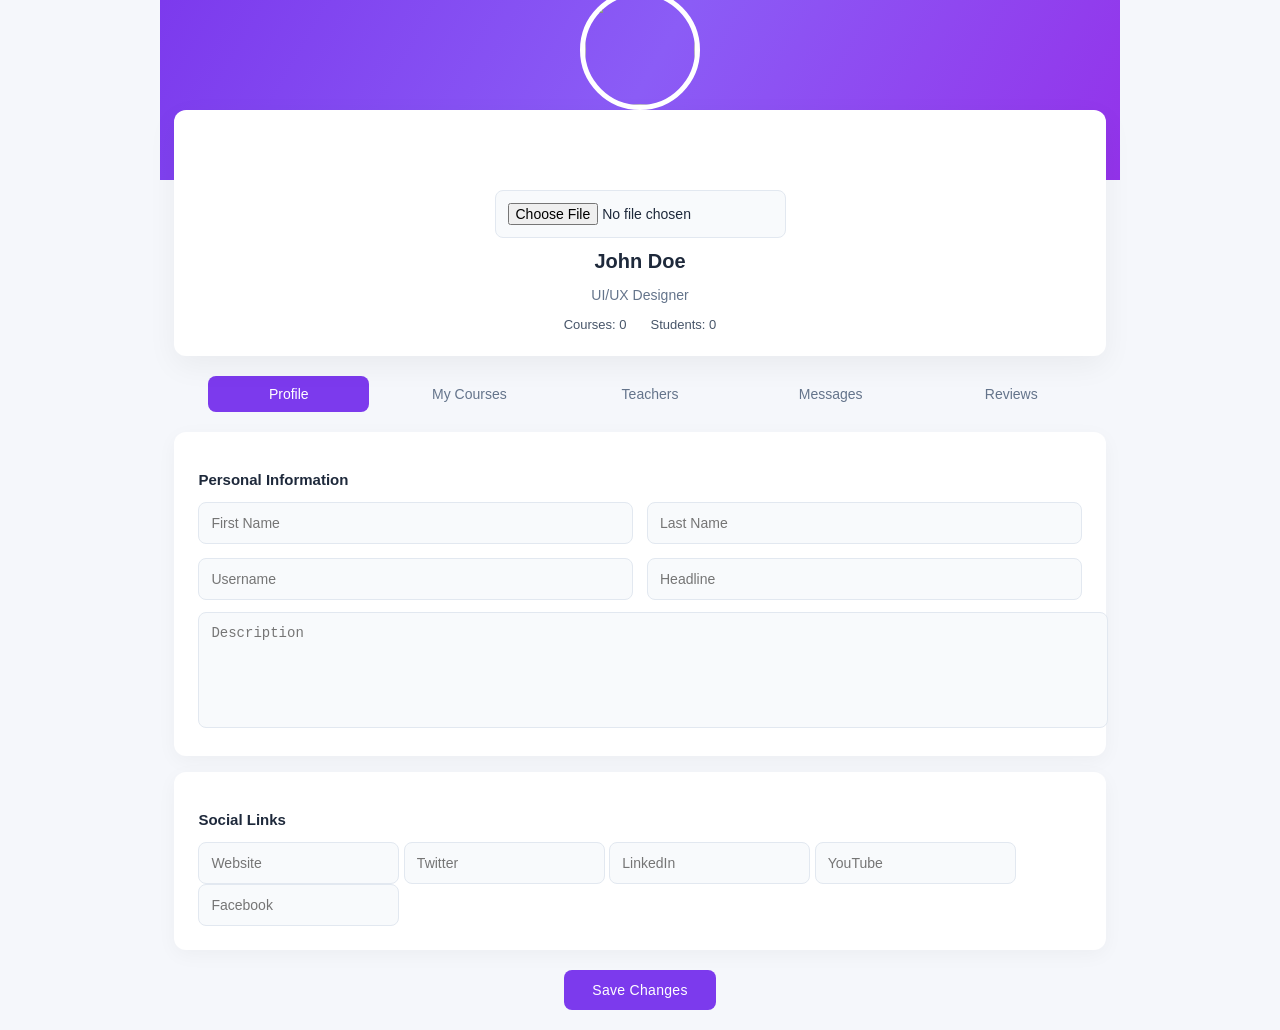
==== ProfilePages.html @ ab19e823 "Profile Page UI + user-based system complete" ====
<!DOCTYPE html>
<html lang="en">
<head>
  <meta charset="UTF-8">
  <meta name="viewport" content="width=device-width, initial-scale=1.0">
  <title>Profile</title>
  <link rel="stylesheet" href="ProfilePages.css">
</head>
<body>

<div class="profile-page">

  <!-- Banner -->
  <div class="profile-banner"></div>

  <!-- Profile Card -->
  <div class="profile-card">
    <img id="profilePreview" class="avatar" src="https://via.placeholder.com/100">

    <!-- Image Upload -->
    <input type="file" onchange="previewImage(event)" style="margin-top:10px;">

    <h2 id="displayName">John Doe</h2>
    <p class="role" id="displayHeadline">UI/UX Designer</p>

    <div class="stats">
      <span id="courseCount">Courses: 0</span>
      <span id="studentCount">Students: 0</span>
    </div>
  </div>

  <!-- Tabs -->
  <div class="tabs">
    <button class="tab active" onclick="showTab('profile', event)">Profile</button>
    <button class="tab" onclick="showTab('courses', event)">My Courses</button>
    <button class="tab" onclick="showTab('teachers', event)">Teachers</button>
    <button class="tab" onclick="showTab('messages', event)">Messages</button>
    <button class="tab" onclick="showTab('reviews', event)">Reviews</button>
  </div>

  <!-- DYNAMIC CONTENT -->
  <div id="tabContent"></div>

</div>

<script src="ProfilePages.js"></script>
</body>
</html>
---- ProfilePages.css ----
/* ===============================
   GLOBAL
=============================== */
body {
  margin: 0;
  font-family: "Inter", "Segoe UI", sans-serif;
  background: #f5f7fb;
  color: #1e293b;
}


.profile-page {
  max-width: 960px;
  margin: 0 auto;
}

/* ===============================
   BANNER (Figma Gradient)
=============================== */
.profile-banner {
  height: 180px;
  background: linear-gradient(120deg, #7c3aed 0%, #8b5cf6 50%, #9333ea 100%);
}

/* ===============================
   PROFILE CARD
=============================== */
.profile-card {
  background: #ffffff;
  width: 92%;
  max-width: 900px;
  margin: -70px auto 20px;
  padding: 24px;
  border-radius: 12px;
  text-align: center;
  box-shadow: 0 10px 30px rgba(0,0,0,0.05);
  position: relative;
  padding-top: 70px;
}

/* Avatar */
.avatar {
  width: 110px;
  height: 110px;
  border-radius: 50%;
  margin-top: -70px;
  border: 5px solid #fff;
  object-fit: cover;
  position: absolute;
  top: -50px;
  left: 50%;
  transform: translateX(-50%);
}

h2 {
    font-size: 18px;
    font-weight: 600;
}

h3 {
    font-size: 14px;
    font-weight: 500;
}

input {
    font-size: 13px;
}

/* Name */
.profile-card h2 {
  margin: 12px 0 4px;
  font-size: 20px;
  font-weight: 600;
}

/* Role */
.role {
  font-size: 14px;
  color: #64748b;
}

/* Stats */
.stats {
  display: flex;
  justify-content: center;
  gap: 24px;
  margin-top: 12px;
  font-size: 13px;
  color: #475569;
}

/* ===============================
   TABS (IMPORTANT)
=============================== */
.tabs {
  display: flex;
  justify-content: flex-start;
  gap: 20px;
  margin: 20px auto;
  width: 92%;
  max-width: 900px;
  padding-left: 20px;
}

.tab {
  padding: 10px 18px;
  border-radius: 8px;
  border: none;
  background: transparent;
  cursor: pointer;
  font-size: 14px;
  color: #64748b;
  transition: 0.2s ease;
  flex: 1;
  text-align: center;
}

.tab:hover {
  background: #ede9fe;
}

.tab.active {
  background: #7c3aed;
  color: #ffffff;
}

/* ===============================
   CARD SECTIONS
=============================== */
.card {
  background: #ffffff;
  padding: 24px;
  margin: 16px auto;
  width: 92%;
  max-width: 900px;
  border-radius: 12px;
  box-shadow: 0 5px 20px rgba(0,0,0,0.04);
}

/* Card Titles */
.card h3 {
  font-size: 15px;
  margin-bottom: 14px;
  font-weight: 600;
}

/* ===============================
   FORM GRID
=============================== */
.grid {
  display: grid;
  grid-template-columns: 1fr 1fr;
  gap: 14px;
}

/* Inputs */
input, textarea {
  padding: 12px;
  border-radius: 8px;
  border: 1px solid #e2e8f0;
  font-size: 14px;
  transition: 0.2s;
  background: #f8fafc;
}

/* Focus state */
input:focus, textarea:focus {
  outline: none;
  border-color: #7c3aed;
  box-shadow: 0 0 0 2px rgba(124,58,237,0.15);
}

/* Textarea full width */
textarea {
  width: 100%;
  margin-top: 12px;
  min-height: 90px;
  resize: none;
}

/* ===============================
   BUTTON
=============================== */
.save-btn {
  display: block;
  margin: 20px auto;
  padding: 12px 28px;
  border-radius: 8px;
  border: none;
  background: #7c3aed;
  color: white;
  font-size: 14px;
  cursor: pointer;
  transition: 0.2s ease;
  font-weight: 500;
  letter-spacing: 0.3px;
}

.save-btn:hover {
  background: #6d28d9;
  transform: translateY(-2px);
  box-shadow: 0 6px 15px rgba(124,58,237,0.25);
}

/* ===============================
   RESPONSIVE (VERY IMPORTANT)
=============================== */
@media (max-width: 768px) {

  .grid {
    grid-template-columns: 1fr;
  }

  .card {
    padding: 16px;
  }

  .profile-page {
    padding: 0 10px;
  }

  .tabs {
    overflow-x: auto;
    justify-content: flex-start;
    padding: 0 10px;
  }

  .profile-card {
    margin-top: -60px;
  }

  .avatar {
    width: 90px;
    height: 90px;
  }
}
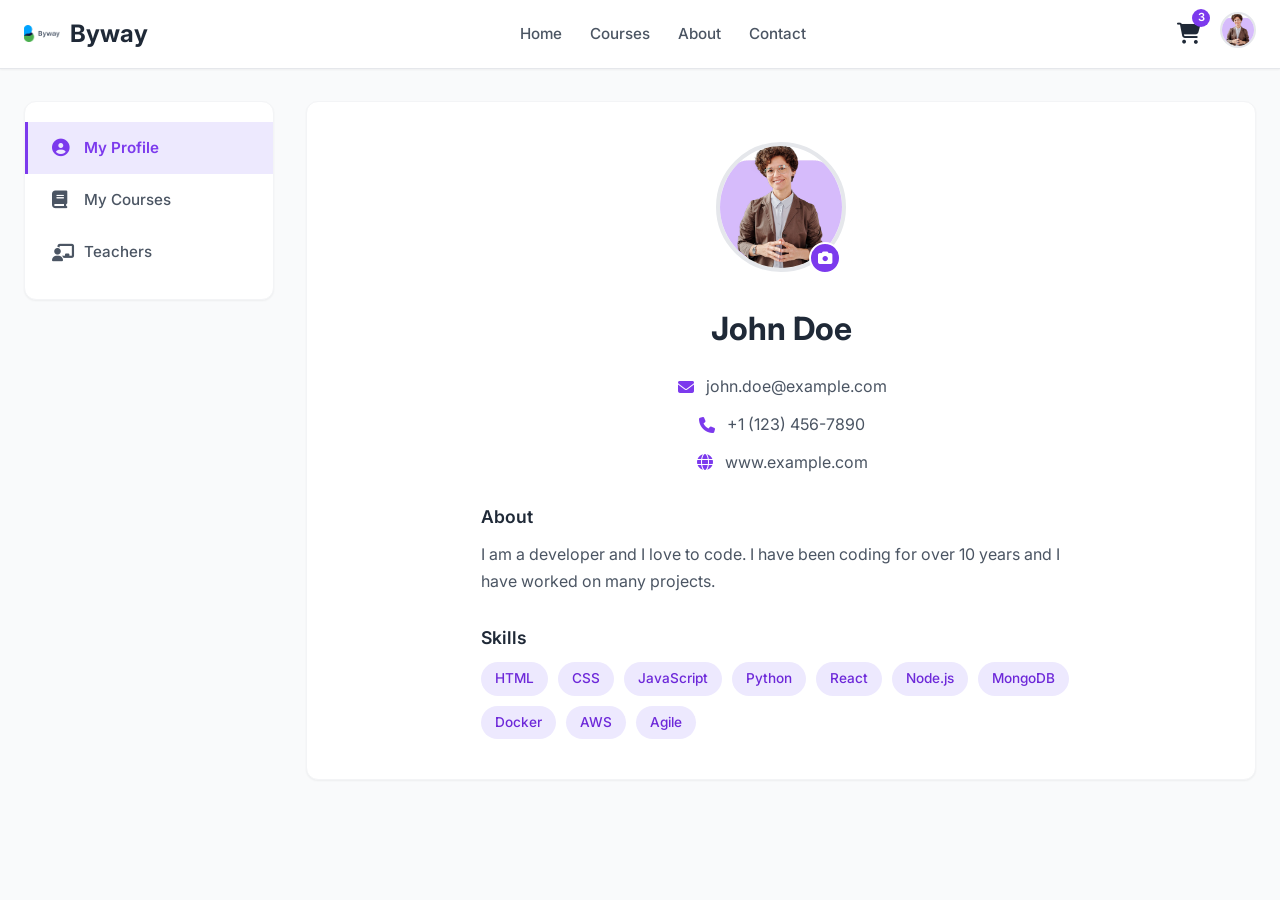
==== commit e0f40906: "Implemented proper routing and worked on the ProfilePages" ====
--- a/ProfilePages.html
+++ b/ProfilePages.html
@@ -1,48 +1,192 @@
 <!DOCTYPE html>
 <html lang="en">
 <head>
-  <meta charset="UTF-8">
-  <meta name="viewport" content="width=device-width, initial-scale=1.0">
-  <title>Profile</title>
-  <link rel="stylesheet" href="ProfilePages.css">
+    <meta charset="UTF-8">
+    <meta name="viewport" content="width=device-width, initial-scale=1.0">
+    <title>Profile | Byway</title>
+    <link rel="stylesheet" href="ProfilePages.css">
+    <!-- Font Awesome 6 -->
+    <link rel="stylesheet" href="https://cdnjs.cloudflare.com/ajax/libs/font-awesome/6.4.0/css/all.min.css">
+    <!-- Google Fonts Inter -->
+    <link href="https://fonts.googleapis.com/css2?family=Inter:opsz,wght@14..32,400;14..32,500;14..32,600;14..32,700;14..32,800&display=swap" rel="stylesheet">
 </head>
 <body>
+    <!-- Header -->
+    <header class="header">
+        <div class="header-container">
+            <a href="HomeScreen.html" class="logo">
+                <img src="Images/Byway logo.png" alt="Byway Logo" class="logo-img">
+                <span class="logo-text">Byway</span>
+            </a>
+            <nav class="main-nav">
+                <a href="HomeScreen.html">Home</a>
+                <a href="CategoryPage.html">Courses</a>
+                <a href="#">About</a>
+                <a href="#">Contact</a>
+            </nav>
+            <div class="header-actions">
+                <!-- Cart Icon -->
+                <a href="ShoppingCart.html" class="cart-icon">
+                    <i class="fas fa-shopping-cart"></i>
+                    <span class="cart-badge">3</span>
+                </a>
+                <!-- Profile Icon (active / logged in) -->
+                <div class="profile-icon-wrapper">
+                    <button class="profile-icon-btn" id="profileIconBtn">
+                        <img src="Images/Instructor image.png" alt="User Avatar" class="user-avatar-small">
+                    </button>
+                    <div class="profile-dropdown" id="profileDropdown">
+                        <a href="ProfilePages.html" class="dropdown-item active">My Profile</a>
+                        <a href="OrderComplete.html" class="dropdown-item">My Orders</a>
+                        <a href="#" class="dropdown-item logout">Logout</a>
+                    </div>
+                </div>
+            </div>
+        </div>
+    </header>
 
-<div class="profile-page">
+    <!-- Main Content: Sidebar + Profile Area -->
+    <div class="profile-container">
+        <!-- Sidebar -->
+        <aside class="profile-sidebar">
+            <ul class="sidebar-menu">
+                <li class="sidebar-item active" data-page="profile">
+                    <i class="fas fa-user-circle"></i> My Profile
+                </li>
+                <li class="sidebar-item" data-page="courses">
+                    <i class="fas fa-book"></i> My Courses
+                </li>
+                <li class="sidebar-item" data-page="teachers">
+                    <i class="fas fa-chalkboard-teacher"></i> Teachers
+                </li>
+            </ul>
+        </aside>
 
-  <!-- Banner -->
-  <div class="profile-banner"></div>
+        <!-- Main Profile Content -->
+        <main class="profile-main" id="profileMain">
+            <!-- My Profile Section (default visible) -->
+            <section class="profile-section active" id="profileSection">
+                <div class="profile-card">
+                    <div class="profile-picture-container">
+                        <img src="Images/Instructor image.png" alt="John Doe" class="profile-picture">
+                        <button class="change-photo-btn"><i class="fas fa-camera"></i></button>
+                    </div>
+                    <div class="profile-details">
+                        <h1 class="profile-name">John Doe</h1>
+                        <div class="detail-row">
+                            <i class="fas fa-envelope"></i>
+                            <span>john.doe@example.com</span>
+                        </div>
+                        <div class="detail-row">
+                            <i class="fas fa-phone"></i>
+                            <span>+1 (123) 456-7890</span>
+                        </div>
+                        <div class="detail-row">
+                            <i class="fas fa-globe"></i>
+                            <span>www.example.com</span>
+                        </div>
+                        <div class="about-section">
+                            <h3>About</h3>
+                            <p>I am a developer and I love to code. I have been coding for over 10 years and I have worked on many projects.</p>
+                        </div>
+                        <div class="skills-section">
+                            <h3>Skills</h3>
+                            <div class="skills-cloud">
+                                <span class="skill-tag">HTML</span>
+                                <span class="skill-tag">CSS</span>
+                                <span class="skill-tag">JavaScript</span>
+                                <span class="skill-tag">Python</span>
+                                <span class="skill-tag">React</span>
+                                <span class="skill-tag">Node.js</span>
+                                <span class="skill-tag">MongoDB</span>
+                                <span class="skill-tag">Docker</span>
+                                <span class="skill-tag">AWS</span>
+                                <span class="skill-tag">Agile</span>
+                            </div>
+                        </div>
+                    </div>
+                </div>
+            </section>
 
-  <!-- Profile Card -->
-  <div class="profile-card">
-    <img id="profilePreview" class="avatar" src="https://via.placeholder.com/100">
+            <!-- Inline fallback (hidden, sidebar switches) – not used, modals instead -->
+        </main>
+    </div>
 
-    <!-- Image Upload -->
-    <input type="file" onchange="previewImage(event)" style="margin-top:10px;">
+    <!-- ==================== MODALS ==================== -->
 
-    <h2 id="displayName">John Doe</h2>
-    <p class="role" id="displayHeadline">UI/UX Designer</p>
+    <!-- Modal: My Courses -->
+    <div class="modal-overlay" id="coursesModal">
+        <div class="modal-container">
+            <div class="modal-header">
+                <h2>My Courses</h2>
+                <button class="modal-close" id="closeCoursesModal">&times;</button>
+            </div>
+            <div class="modal-body">
+                <div class="courses-grid">
+                    <div class="course-card">
+                        <img src="Images/CourseCard Imgs/download (1).jpg" alt="Course">
+                        <h4>Complete Web Development Bootcamp</h4>
+                        <p>Instructor: Angela Yu</p>
+                        <div class="progress-bar"><div class="progress" style="width:80%"></div></div>
+                        <span>80% complete</span>
+                    </div>
+                    <div class="course-card">
+                        <img src="Images/CourseCard Imgs/download (2).jpg" alt="Course">
+                        <h4>Python for Data Science</h4>
+                        <p>Instructor: Jose Portilla</p>
+                        <div class="progress-bar"><div class="progress" style="width:55%"></div></div>
+                        <span>55% complete</span>
+                    </div>
+                    <div class="course-card">
+                        <img src="Images/CourseCard Imgs/download (3).jpg" alt="Course">
+                        <h4>React - The Complete Guide</h4>
+                        <p>Instructor: Maximilian Schwarzmüller</p>
+                        <div class="progress-bar"><div class="progress" style="width:30%"></div></div>
+                        <span>30% complete</span>
+                    </div>
+                </div>
+            </div>
+        </div>
+    </div>
 
-    <div class="stats">
-      <span id="courseCount">Courses: 0</span>
-      <span id="studentCount">Students: 0</span>
+    <!-- Modal: Teachers -->
+    <div class="modal-overlay" id="teachersModal">
+        <div class="modal-container">
+            <div class="modal-header">
+                <h2>Teachers</h2>
+                <button class="modal-close" id="closeTeachersModal">&times;</button>
+            </div>
+            <div class="modal-body">
+                <div class="teachers-list">
+                    <div class="teacher-card">
+                        <img src="Images/CourseCard Imgs/download (4).jpg" alt="Teacher">
+                        <div class="teacher-info">
+                            <h4>Dr. Maria Santos</h4>
+                            <p>Mathematics & Physics</p>
+                        </div>
+                        <a href="MentorPage.html" class="btn-view-profile">View Profile</a>
+                    </div>
+                    <div class="teacher-card">
+                        <img src="Images/CourseCard Imgs/download (5).jpg" alt="Teacher">
+                        <div class="teacher-info">
+                            <h4>Prof. James Clear</h4>
+                            <p>Business & Marketing</p>
+                        </div>
+                        <a href="MentorPage.html" class="btn-view-profile">View Profile</a>
+                    </div>
+                    <div class="teacher-card">
+                        <img src="Images/CourseCard Imgs/download (6).jpg" alt="Teacher">
+                        <div class="teacher-info">
+                            <h4>Dr. Emily Chen</h4>
+                            <p>AI & Machine Learning</p>
+                        </div>
+                        <a href="MentorPage.html" class="btn-view-profile">View Profile</a>
+                    </div>
+                </div>
+            </div>
+        </div>
     </div>
-  </div>
 
-  <!-- Tabs -->
-  <div class="tabs">
-    <button class="tab active" onclick="showTab('profile', event)">Profile</button>
-    <button class="tab" onclick="showTab('courses', event)">My Courses</button>
-    <button class="tab" onclick="showTab('teachers', event)">Teachers</button>
-    <button class="tab" onclick="showTab('messages', event)">Messages</button>
-    <button class="tab" onclick="showTab('reviews', event)">Reviews</button>
-  </div>
-
-  <!-- DYNAMIC CONTENT -->
-  <div id="tabContent"></div>
-
-</div>
-
-<script src="ProfilePages.js"></script>
+    <script src="ProfilePages.js"></script>
 </body>
 </html>
--- a/ProfilePages.css
+++ b/ProfilePages.css
@@ -1,236 +1,574 @@
-/* ===============================
-   GLOBAL
-=============================== */
+/* ===== Global Styles ===== */
+:root {
+    --primary: #7C3AED;
+    --primary-dark: #6D28D9;
+    --primary-light: #EDE9FE;
+    --text-dark: #1F2937;
+    --text-medium: #4B5563;
+    --text-light: #6B7280;
+    --bg-white: #FFFFFF;
+    --bg-light: #F9FAFB;
+    --bg-lighter: #F3F4F6;
+    --border: #E5E7EB;
+    --border-light: #F3F4F6;
+    --shadow-sm: 0 1px 2px rgba(0,0,0,0.05);
+    --shadow-md: 0 4px 6px -1px rgba(0,0,0,0.1), 0 2px 4px -1px rgba(0,0,0,0.06);
+    --shadow-lg: 0 10px 15px -3px rgba(0,0,0,0.1), 0 4px 6px -2px rgba(0,0,0,0.05);
+    --radius-sm: 6px;
+    --radius-md: 8px;
+    --radius-lg: 12px;
+    --radius-xl: 16px;
+}
+
+* {
+    margin: 0;
+    padding: 0;
+    box-sizing: border-box;
+}
+
 body {
-  margin: 0;
-  font-family: "Inter", "Segoe UI", sans-serif;
-  background: #f5f7fb;
-  color: #1e293b;
-}
-
-
-.profile-page {
-  max-width: 960px;
-  margin: 0 auto;
-}
-
-/* ===============================
-   BANNER (Figma Gradient)
-=============================== */
-.profile-banner {
-  height: 180px;
-  background: linear-gradient(120deg, #7c3aed 0%, #8b5cf6 50%, #9333ea 100%);
-}
-
-/* ===============================
-   PROFILE CARD
-=============================== */
+    font-family: 'Inter', sans-serif;
+    color: var(--text-dark);
+    background-color: var(--bg-light);
+    line-height: 1.6;
+}
+
+a {
+    text-decoration: none;
+    color: inherit;
+}
+
+ul {
+    list-style: none;
+}
+
+button {
+    cursor: pointer;
+    font-family: inherit;
+    border: none;
+    background: none;
+}
+
+/* ===== Header ===== */
+.header {
+    background: white;
+    border-bottom: 1px solid var(--border);
+    position: sticky;
+    top: 0;
+    z-index: 100;
+    box-shadow: var(--shadow-sm);
+}
+
+.header-container {
+    display: flex;
+    align-items: center;
+    justify-content: space-between;
+    max-width: 1280px;
+    margin: 0 auto;
+    padding: 12px 24px;
+}
+
+.logo {
+    display: flex;
+    align-items: center;
+    gap: 10px;
+}
+
+.logo-img {
+    width: 36px;
+    height: auto;
+}
+
+.logo-text {
+    font-size: 1.5rem;
+    font-weight: 700;
+    color: var(--text-dark);
+}
+
+.main-nav {
+    display: flex;
+    gap: 28px;
+}
+
+.main-nav a {
+    font-weight: 500;
+    font-size: 0.95rem;
+    color: var(--text-medium);
+    transition: color 0.2s;
+}
+
+.main-nav a:hover {
+    color: var(--primary);
+}
+
+.header-actions {
+    display: flex;
+    align-items: center;
+    gap: 20px;
+}
+
+/* Cart Icon */
+.cart-icon {
+    position: relative;
+    color: var(--text-dark);
+    font-size: 1.3rem;
+}
+
+.cart-badge {
+    position: absolute;
+    top: -8px;
+    right: -10px;
+    background: var(--primary);
+    color: white;
+    border-radius: 50%;
+    width: 18px;
+    height: 18px;
+    display: flex;
+    align-items: center;
+    justify-content: center;
+    font-size: 0.7rem;
+    font-weight: 600;
+}
+
+/* Profile Icon & Dropdown */
+.profile-icon-wrapper {
+    position: relative;
+}
+
+.profile-icon-btn {
+    background: none;
+    padding: 0;
+}
+
+.user-avatar-small {
+    width: 36px;
+    height: 36px;
+    border-radius: 50%;
+    object-fit: cover;
+    border: 2px solid var(--border);
+    transition: border 0.2s;
+}
+
+.user-avatar-small:hover {
+    border-color: var(--primary);
+}
+
+.profile-dropdown {
+    position: absolute;
+    right: 0;
+    top: calc(100% + 8px);
+    background: white;
+    border: 1px solid var(--border);
+    border-radius: var(--radius-md);
+    box-shadow: var(--shadow-lg);
+    min-width: 180px;
+    padding: 8px 0;
+    display: none;
+    flex-direction: column;
+    z-index: 200;
+}
+
+.profile-dropdown.show {
+    display: flex;
+}
+
+.dropdown-item {
+    padding: 10px 20px;
+    font-size: 0.9rem;
+    color: var(--text-medium);
+    transition: background 0.2s;
+}
+
+.dropdown-item:hover,
+.dropdown-item.active {
+    background-color: var(--primary-light);
+    color: var(--primary);
+    font-weight: 500;
+}
+
+.logout {
+    color: #EF4444;
+}
+
+/* ===== Profile Container (Sidebar + Main) ===== */
+.profile-container {
+    max-width: 1280px;
+    margin: 32px auto;
+    padding: 0 24px;
+    display: flex;
+    gap: 32px;
+    align-items: flex-start;
+}
+
+/* Sidebar */
+.profile-sidebar {
+    width: 250px;
+    background: white;
+    border-radius: var(--radius-lg);
+    box-shadow: var(--shadow-sm);
+    border: 1px solid var(--border-light);
+    padding: 20px 0;
+    flex-shrink: 0;
+}
+
+.sidebar-menu {
+    display: flex;
+    flex-direction: column;
+}
+
+.sidebar-item {
+    padding: 14px 24px;
+    font-weight: 500;
+    font-size: 0.95rem;
+    color: var(--text-medium);
+    display: flex;
+    align-items: center;
+    gap: 12px;
+    cursor: pointer;
+    transition: all 0.2s;
+    border-left: 3px solid transparent;
+}
+
+.sidebar-item i {
+    width: 20px;
+    font-size: 1.1rem;
+}
+
+.sidebar-item:hover {
+    background-color: var(--bg-lighter);
+}
+
+.sidebar-item.active {
+    background-color: var(--primary-light);
+    color: var(--primary);
+    border-left-color: var(--primary);
+    font-weight: 600;
+}
+
+/* Main Profile Card */
+.profile-main {
+    flex: 1;
+}
+
 .profile-card {
-  background: #ffffff;
-  width: 92%;
-  max-width: 900px;
-  margin: -70px auto 20px;
-  padding: 24px;
-  border-radius: 12px;
-  text-align: center;
-  box-shadow: 0 10px 30px rgba(0,0,0,0.05);
-  position: relative;
-  padding-top: 70px;
-}
-
-/* Avatar */
-.avatar {
-  width: 110px;
-  height: 110px;
-  border-radius: 50%;
-  margin-top: -70px;
-  border: 5px solid #fff;
-  object-fit: cover;
-  position: absolute;
-  top: -50px;
-  left: 50%;
-  transform: translateX(-50%);
-}
-
-h2 {
-    font-size: 18px;
+    background: white;
+    border-radius: var(--radius-lg);
+    box-shadow: var(--shadow-sm);
+    border: 1px solid var(--border-light);
+    padding: 40px;
+    display: flex;
+    flex-direction: column;
+    align-items: center;
+    text-align: center;
+}
+
+.profile-picture-container {
+    position: relative;
+    margin-bottom: 24px;
+}
+
+.profile-picture {
+    width: 130px;
+    height: 130px;
+    border-radius: 50%;
+    object-fit: cover;
+    border: 4px solid var(--border);
+}
+
+.change-photo-btn {
+    position: absolute;
+    bottom: 5px;
+    right: 5px;
+    background: var(--primary);
+    color: white;
+    border-radius: 50%;
+    width: 32px;
+    height: 32px;
+    display: flex;
+    align-items: center;
+    justify-content: center;
+    font-size: 0.9rem;
+    border: 2px solid white;
+    transition: background 0.2s;
+}
+
+.change-photo-btn:hover {
+    background: var(--primary-dark);
+}
+
+.profile-name {
+    font-size: 2rem;
+    font-weight: 700;
+    margin-bottom: 20px;
+    color: var(--text-dark);
+}
+
+.detail-row {
+    display: flex;
+    align-items: center;
+    justify-content: center;
+    gap: 10px;
+    color: var(--text-medium);
+    margin-bottom: 12px;
+    font-size: 1rem;
+}
+
+.detail-row i {
+    color: var(--primary);
+    width: 20px;
+}
+
+.about-section,
+.skills-section {
+    margin-top: 28px;
+    text-align: left;
+    width: 100%;
+    max-width: 600px;
+}
+
+.about-section h3,
+.skills-section h3 {
+    font-size: 1.1rem;
     font-weight: 600;
-}
-
-h3 {
-    font-size: 14px;
+    color: var(--text-dark);
+    margin-bottom: 10px;
+}
+
+.about-section p {
+    color: var(--text-medium);
+    line-height: 1.7;
+}
+
+.skills-cloud {
+    display: flex;
+    flex-wrap: wrap;
+    gap: 10px;
+    margin-top: 8px;
+}
+
+.skill-tag {
+    background: var(--primary-light);
+    color: var(--primary-dark);
+    padding: 6px 14px;
+    border-radius: 20px;
+    font-size: 0.85rem;
     font-weight: 500;
 }
 
-input {
-    font-size: 13px;
-}
-
-/* Name */
-.profile-card h2 {
-  margin: 12px 0 4px;
-  font-size: 20px;
-  font-weight: 600;
-}
-
-/* Role */
-.role {
-  font-size: 14px;
-  color: #64748b;
-}
-
-/* Stats */
-.stats {
-  display: flex;
-  justify-content: center;
-  gap: 24px;
-  margin-top: 12px;
-  font-size: 13px;
-  color: #475569;
-}
-
-/* ===============================
-   TABS (IMPORTANT)
-=============================== */
-.tabs {
-  display: flex;
-  justify-content: flex-start;
-  gap: 20px;
-  margin: 20px auto;
-  width: 92%;
-  max-width: 900px;
-  padding-left: 20px;
-}
-
-.tab {
-  padding: 10px 18px;
-  border-radius: 8px;
-  border: none;
-  background: transparent;
-  cursor: pointer;
-  font-size: 14px;
-  color: #64748b;
-  transition: 0.2s ease;
-  flex: 1;
-  text-align: center;
-}
-
-.tab:hover {
-  background: #ede9fe;
-}
-
-.tab.active {
-  background: #7c3aed;
-  color: #ffffff;
-}
-
-/* ===============================
-   CARD SECTIONS
-=============================== */
-.card {
-  background: #ffffff;
-  padding: 24px;
-  margin: 16px auto;
-  width: 92%;
-  max-width: 900px;
-  border-radius: 12px;
-  box-shadow: 0 5px 20px rgba(0,0,0,0.04);
-}
-
-/* Card Titles */
-.card h3 {
-  font-size: 15px;
-  margin-bottom: 14px;
-  font-weight: 600;
-}
-
-/* ===============================
-   FORM GRID
-=============================== */
-.grid {
-  display: grid;
-  grid-template-columns: 1fr 1fr;
-  gap: 14px;
-}
-
-/* Inputs */
-input, textarea {
-  padding: 12px;
-  border-radius: 8px;
-  border: 1px solid #e2e8f0;
-  font-size: 14px;
-  transition: 0.2s;
-  background: #f8fafc;
-}
-
-/* Focus state */
-input:focus, textarea:focus {
-  outline: none;
-  border-color: #7c3aed;
-  box-shadow: 0 0 0 2px rgba(124,58,237,0.15);
-}
-
-/* Textarea full width */
-textarea {
-  width: 100%;
-  margin-top: 12px;
-  min-height: 90px;
-  resize: none;
-}
-
-/* ===============================
-   BUTTON
-=============================== */
-.save-btn {
-  display: block;
-  margin: 20px auto;
-  padding: 12px 28px;
-  border-radius: 8px;
-  border: none;
-  background: #7c3aed;
-  color: white;
-  font-size: 14px;
-  cursor: pointer;
-  transition: 0.2s ease;
-  font-weight: 500;
-  letter-spacing: 0.3px;
-}
-
-.save-btn:hover {
-  background: #6d28d9;
-  transform: translateY(-2px);
-  box-shadow: 0 6px 15px rgba(124,58,237,0.25);
-}
-
-/* ===============================
-   RESPONSIVE (VERY IMPORTANT)
-=============================== */
-@media (max-width: 768px) {
-
-  .grid {
-    grid-template-columns: 1fr;
-  }
-
-  .card {
+/* Hide sections not active */
+.profile-section {
+    display: none;
+}
+
+.profile-section.active {
+    display: block;
+}
+
+/* ===== Modals ===== */
+.modal-overlay {
+    position: fixed;
+    top: 0;
+    left: 0;
+    width: 100%;
+    height: 100%;
+    background: rgba(0,0,0,0.5);
+    display: none;
+    align-items: center;
+    justify-content: center;
+    z-index: 1000;
+}
+
+.modal-overlay.show {
+    display: flex;
+}
+
+.modal-container {
+    background: white;
+    border-radius: var(--radius-lg);
+    width: 90%;
+    max-width: 800px;
+    max-height: 90vh;
+    overflow-y: auto;
+    box-shadow: var(--shadow-lg);
+    padding: 30px;
+    position: relative;
+}
+
+.modal-header {
+    display: flex;
+    justify-content: space-between;
+    align-items: center;
+    margin-bottom: 24px;
+}
+
+.modal-header h2 {
+    font-size: 1.5rem;
+    color: var(--text-dark);
+}
+
+.modal-close {
+    font-size: 2rem;
+    color: var(--text-light);
+    background: none;
+    border: none;
+    cursor: pointer;
+    transition: color 0.2s;
+}
+
+.modal-close:hover {
+    color: var(--text-dark);
+}
+
+/* Courses Grid inside modal */
+.courses-grid {
+    display: grid;
+    grid-template-columns: repeat(auto-fill, minmax(220px, 1fr));
+    gap: 20px;
+}
+
+.course-card {
+    background: var(--bg-light);
+    border: 1px solid var(--border);
+    border-radius: var(--radius-md);
     padding: 16px;
-  }
-
-  .profile-page {
-    padding: 0 10px;
-  }
-
-  .tabs {
-    overflow-x: auto;
-    justify-content: flex-start;
-    padding: 0 10px;
-  }
-
-  .profile-card {
-    margin-top: -60px;
-  }
-
-  .avatar {
-    width: 90px;
-    height: 90px;
-  }
+    transition: box-shadow 0.2s;
+}
+
+.course-card:hover {
+    box-shadow: var(--shadow-md);
+}
+
+.course-card img {
+    width: 100%;
+    height: 120px;
+    object-fit: cover;
+    border-radius: var(--radius-sm);
+    margin-bottom: 10px;
+}
+
+.course-card h4 {
+    font-size: 0.95rem;
+    font-weight: 600;
+    margin-bottom: 4px;
+}
+
+.course-card p {
+    font-size: 0.85rem;
+    color: var(--text-light);
+    margin-bottom: 10px;
+}
+
+.progress-bar {
+    height: 6px;
+    background: var(--border);
+    border-radius: 3px;
+    overflow: hidden;
+    margin-bottom: 6px;
+}
+
+.progress {
+    height: 100%;
+    background: var(--primary);
+    border-radius: 3px;
+}
+
+.course-card span {
+    font-size: 0.8rem;
+    color: var(--text-medium);
+}
+
+/* Teachers List inside modal */
+.teachers-list {
+    display: flex;
+    flex-direction: column;
+    gap: 16px;
+}
+
+.teacher-card {
+    display: flex;
+    align-items: center;
+    gap: 16px;
+    background: var(--bg-light);
+    border: 1px solid var(--border);
+    border-radius: var(--radius-md);
+    padding: 16px;
+}
+
+.teacher-card img {
+    width: 60px;
+    height: 60px;
+    border-radius: 50%;
+    object-fit: cover;
+}
+
+.teacher-info {
+    flex: 1;
+}
+
+.teacher-info h4 {
+    font-weight: 600;
+    margin-bottom: 4px;
+}
+
+.teacher-info p {
+    font-size: 0.9rem;
+    color: var(--text-light);
+}
+
+.btn-view-profile {
+    background: var(--primary);
+    color: white;
+    padding: 8px 16px;
+    border-radius: var(--radius-md);
+    font-size: 0.85rem;
+    white-space: nowrap;
+    transition: background 0.2s;
+}
+
+.btn-view-profile:hover {
+    background: var(--primary-dark);
+}
+
+/* ===== Responsive ===== */
+@media (max-width: 900px) {
+    .profile-container {
+        flex-direction: column;
+    }
+    .profile-sidebar {
+        width: 100%;
+        display: flex;
+        overflow-x: auto;
+        padding: 8px 0;
+    }
+    .sidebar-menu {
+        flex-direction: row;
+    }
+    .sidebar-item {
+        white-space: nowrap;
+        border-left: none;
+        border-bottom: 2px solid transparent;
+    }
+    .sidebar-item.active {
+        border-bottom-color: var(--primary);
+        border-left: none;
+    }
+    .profile-card {
+        padding: 30px 20px;
+    }
+}
+
+@media (max-width: 600px) {
+    .header-container {
+        flex-wrap: wrap;
+        gap: 12px;
+    }
+    .main-nav {
+        display: none;
+    }
+    .modal-container {
+        padding: 20px;
+    }
+    .courses-grid {
+        grid-template-columns: 1fr;
+    }
 }
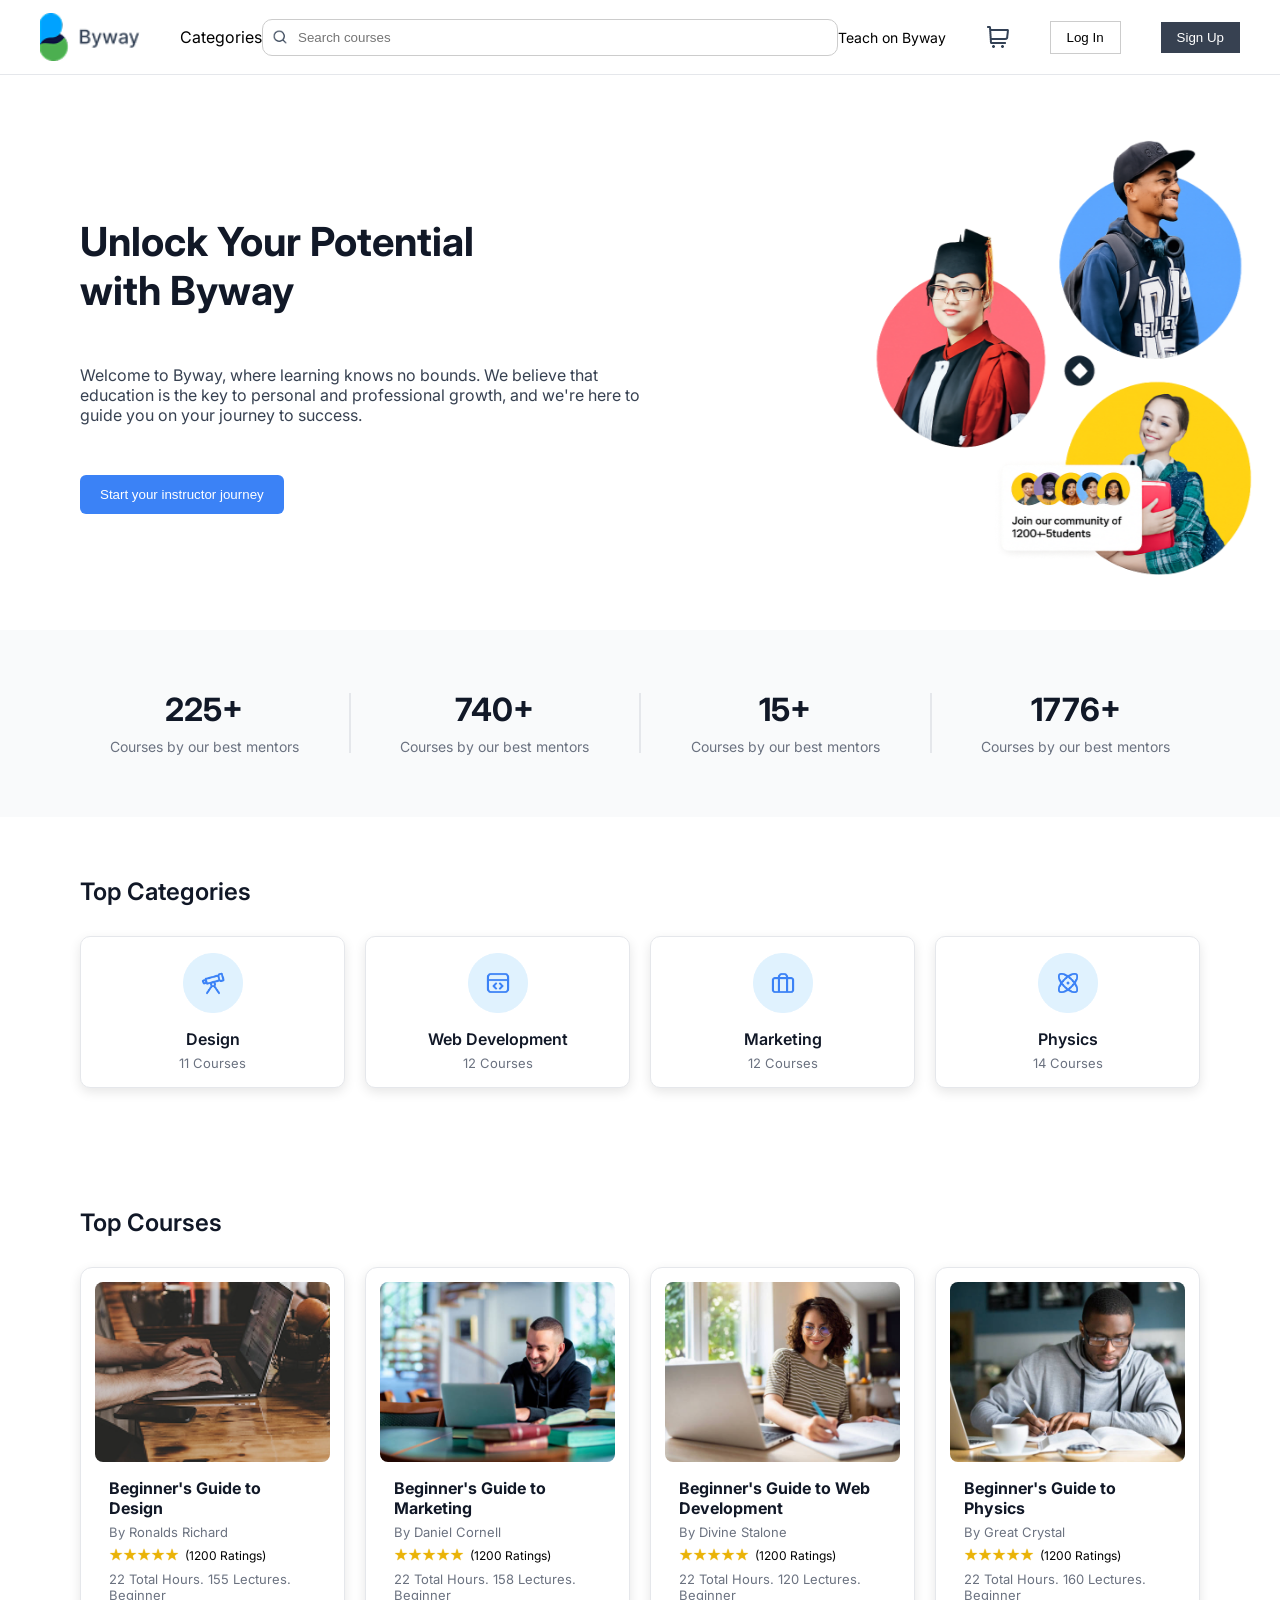
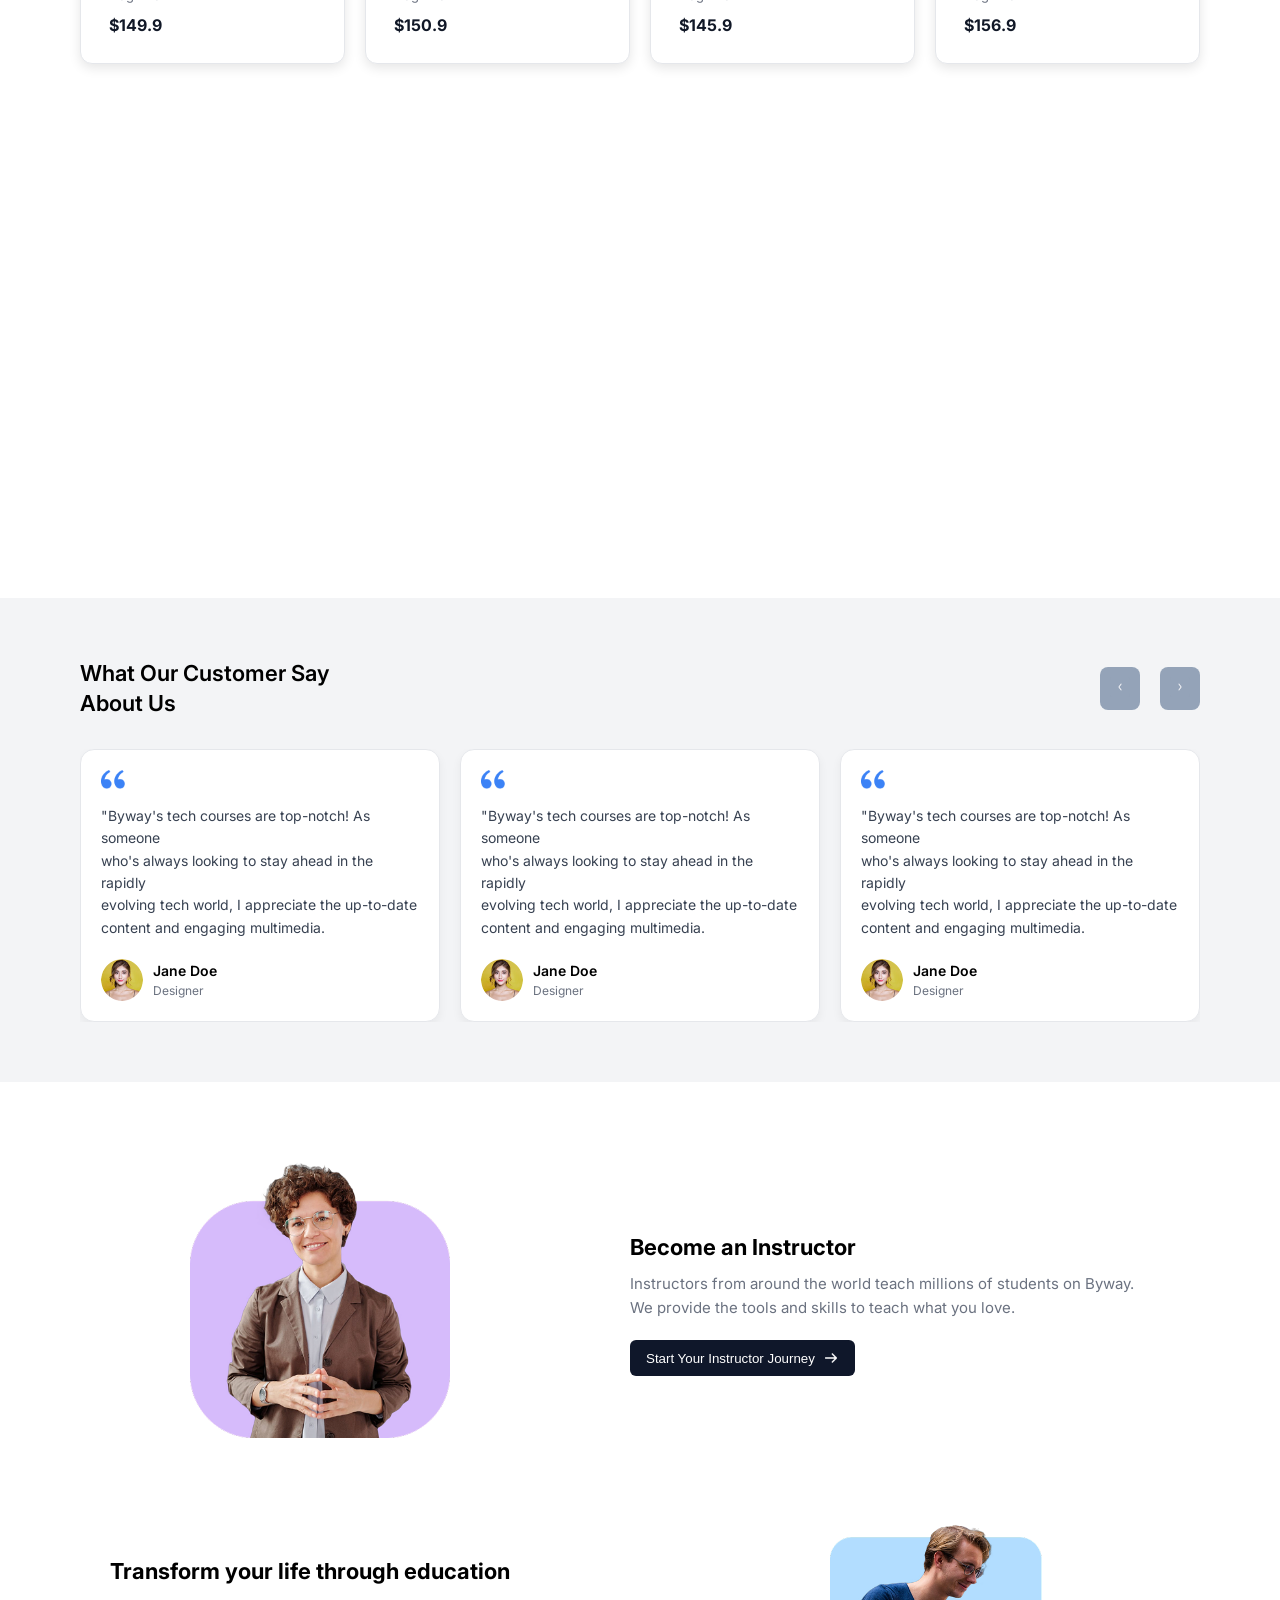
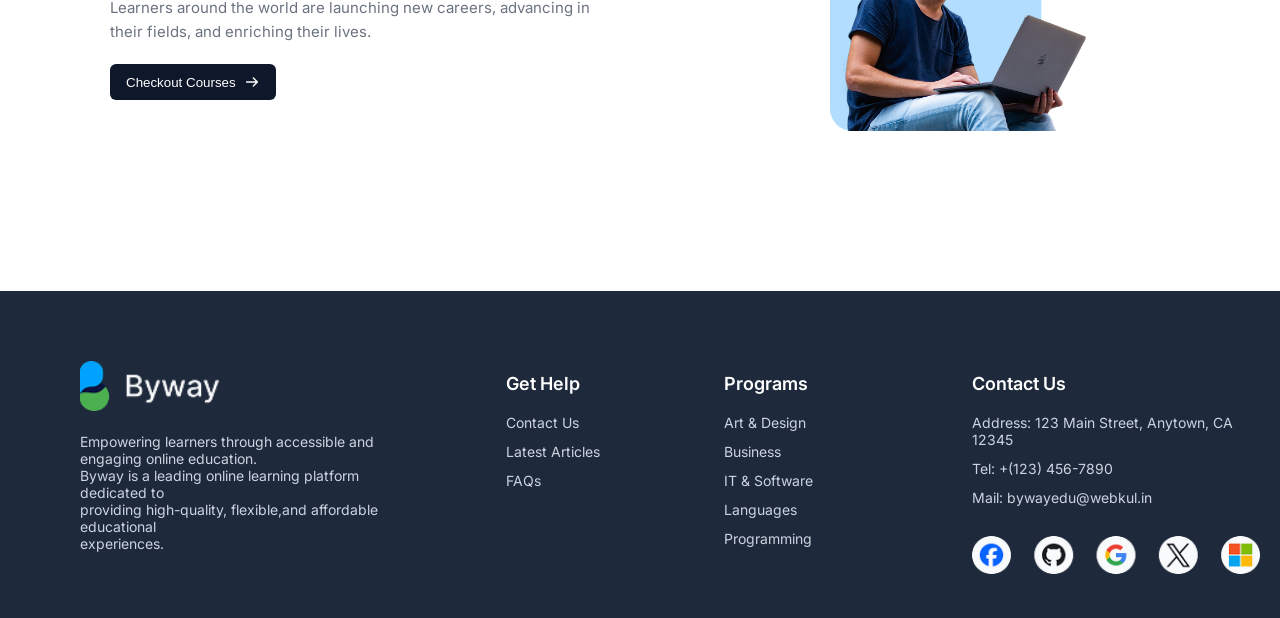
==== commit 72915d26: "Improved profile system and localStorage handling" ====
--- a/ProfilePages.html
+++ b/ProfilePages.html
@@ -4,185 +4,201 @@
     <meta charset="UTF-8">
     <meta name="viewport" content="width=device-width, initial-scale=1.0">
     <title>Profile | Byway</title>
+    <link rel="preconnect" href="https://fonts.googleapis.com">
+    <link rel="preconnect" href="https://fonts.gstatic.com" crossorigin>
+    <link href="https://fonts.googleapis.com/css2?family=Inter:ital,opsz,wght@0,14..32,100..900;1,14..32,100..900&display=swap" rel="stylesheet">
+    <link rel="stylesheet" href="https://cdnjs.cloudflare.com/ajax/libs/font-awesome/6.4.0/css/all.min.css">
     <link rel="stylesheet" href="ProfilePages.css">
-    <!-- Font Awesome 6 -->
-    <link rel="stylesheet" href="https://cdnjs.cloudflare.com/ajax/libs/font-awesome/6.4.0/css/all.min.css">
-    <!-- Google Fonts Inter -->
-    <link href="https://fonts.googleapis.com/css2?family=Inter:opsz,wght@14..32,400;14..32,500;14..32,600;14..32,700;14..32,800&display=swap" rel="stylesheet">
 </head>
 <body>
-    <!-- Header -->
+    <!-- Header (same as Dashboard) -->
     <header class="header">
         <div class="header-container">
-            <a href="HomeScreen.html" class="logo">
-                <img src="Images/Byway logo.png" alt="Byway Logo" class="logo-img">
+            <a href="Dashboard.html" class="logo">
+                <img src="Images/Byway logo.png" alt="Byway Logo">
                 <span class="logo-text">Byway</span>
             </a>
             <nav class="main-nav">
-                <a href="HomeScreen.html">Home</a>
+                <a href="Dashboard.html">Home</a>
                 <a href="CategoryPage.html">Courses</a>
                 <a href="#">About</a>
                 <a href="#">Contact</a>
             </nav>
             <div class="header-actions">
-                <!-- Cart Icon -->
                 <a href="ShoppingCart.html" class="cart-icon">
                     <i class="fas fa-shopping-cart"></i>
                     <span class="cart-badge">3</span>
                 </a>
-                <!-- Profile Icon (active / logged in) -->
                 <div class="profile-icon-wrapper">
                     <button class="profile-icon-btn" id="profileIconBtn">
                         <img src="Images/Instructor image.png" alt="User Avatar" class="user-avatar-small">
                     </button>
                     <div class="profile-dropdown" id="profileDropdown">
-                        <a href="ProfilePages.html" class="dropdown-item active">My Profile</a>
-                        <a href="OrderComplete.html" class="dropdown-item">My Orders</a>
-                        <a href="#" class="dropdown-item logout">Logout</a>
+                        <a href="Dashboard.html" class="dropdown-item"><i class="fas fa-home"></i> Dashboard</a>
+                        <a href="OrderComplete.html" class="dropdown-item"><i class="fas fa-clipboard-list"></i> My Orders</a>
+                        <button class="dropdown-item logout" id="logoutBtn"><i class="fas fa-sign-out-alt"></i> Logout</button>
                     </div>
                 </div>
             </div>
         </div>
     </header>
 
-    <!-- Main Content: Sidebar + Profile Area -->
     <div class="profile-container">
         <!-- Sidebar -->
         <aside class="profile-sidebar">
             <ul class="sidebar-menu">
-                <li class="sidebar-item active" data-page="profile">
-                    <i class="fas fa-user-circle"></i> My Profile
-                </li>
-                <li class="sidebar-item" data-page="courses">
-                    <i class="fas fa-book"></i> My Courses
-                </li>
-                <li class="sidebar-item" data-page="teachers">
-                    <i class="fas fa-chalkboard-teacher"></i> Teachers
-                </li>
+                <li class="sidebar-item active" data-page="profile"><i class="fas fa-user-circle"></i> My Profile</li>
+                <li class="sidebar-item" data-page="courses"><i class="fas fa-book"></i> My Courses</li>
+                <li class="sidebar-item" data-page="teachers"><i class="fas fa-chalkboard-teacher"></i> Teachers</li>
+                <li class="sidebar-item" data-page="message"><i class="fas fa-envelope"></i> Message</li>
+                <li class="sidebar-item" data-page="reviews"><i class="fas fa-star"></i> My Reviews</li>
             </ul>
         </aside>
 
-        <!-- Main Profile Content -->
+        <!-- Main Content: Profile Edit Form -->
         <main class="profile-main" id="profileMain">
-            <!-- My Profile Section (default visible) -->
             <section class="profile-section active" id="profileSection">
-                <div class="profile-card">
-                    <div class="profile-picture-container">
-                        <img src="Images/Instructor image.png" alt="John Doe" class="profile-picture">
-                        <button class="change-photo-btn"><i class="fas fa-camera"></i></button>
-                    </div>
-                    <div class="profile-details">
-                        <h1 class="profile-name">John Doe</h1>
-                        <div class="detail-row">
-                            <i class="fas fa-envelope"></i>
-                            <span>john.doe@example.com</span>
-                        </div>
-                        <div class="detail-row">
-                            <i class="fas fa-phone"></i>
-                            <span>+1 (123) 456-7890</span>
-                        </div>
-                        <div class="detail-row">
-                            <i class="fas fa-globe"></i>
-                            <span>www.example.com</span>
-                        </div>
-                        <div class="about-section">
-                            <h3>About</h3>
-                            <p>I am a developer and I love to code. I have been coding for over 10 years and I have worked on many projects.</p>
-                        </div>
-                        <div class="skills-section">
-                            <h3>Skills</h3>
-                            <div class="skills-cloud">
-                                <span class="skill-tag">HTML</span>
-                                <span class="skill-tag">CSS</span>
-                                <span class="skill-tag">JavaScript</span>
-                                <span class="skill-tag">Python</span>
-                                <span class="skill-tag">React</span>
-                                <span class="skill-tag">Node.js</span>
-                                <span class="skill-tag">MongoDB</span>
-                                <span class="skill-tag">Docker</span>
-                                <span class="skill-tag">AWS</span>
-                                <span class="skill-tag">Agile</span>
-                            </div>
-                        </div>
+                <div class="profile-edit-card">
+                    <h2>Profile Information</h2>
+                    <p>Update your personal details and profile settings</p>
+
+                    <form id="profileForm">
+                        <div class="form-row">
+                            <div class="form-group">
+                                <label>First Name</label>
+                                <input type="text" id="firstName" placeholder="First Name">
+                            </div>
+                            <div class="form-group">
+                                <label>Last Name</label>
+                                <input type="text" id="lastName" placeholder="Last Name">
+                            </div>
+                        </div>
+
+                        <div class="form-group">
+                            <label>Headline</label>
+                            <input type="text" id="headline" placeholder="Your professional headline">
+                        </div>
+
+                        <div class="form-group">
+                            <label>Description</label>
+                            <textarea id="description" rows="4" placeholder="Tell us about yourself..."></textarea>
+                        </div>
+
+                        <div class="form-group">
+                            <label>Language</label>
+                            <select id="language">
+                                <option value="">Select Language</option>
+                                <option value="English">English</option>
+                                <option value="Spanish">Spanish</option>
+                                <option value="French">French</option>
+                                <option value="German">German</option>
+                                <option value="Portuguese">Portuguese</option>
+                            </select>
+                        </div>
+
+                        <div class="form-group image-upload-group">
+                            <label>Profile Picture</label>
+                            <div class="image-upload-container">
+                                <div class="image-preview-box" id="imagePreviewBox">
+                                    <img id="profilePicPreview" src="" alt="Profile Preview" style="display: none;">
+                                    <div class="placeholder-avatar" id="placeholderAvatar">JD</div>
+                                </div>
+                                <button type="button" class="btn-change-image" id="changeImageBtn">
+                                    <i class="fas fa-camera"></i> Change Photo
+                                </button>
+                                <input type="file" id="imageUpload" accept="image/*" hidden>
+                            </div>
+                        </div>
+
+                        <div class="links-section">
+                            <h3>Links</h3>
+                            <div class="form-group">
+                                <label><i class="fas fa-globe"></i> Website</label>
+                                <input type="url" id="website" placeholder="https://yourwebsite.com">
+                            </div>
+                            <div class="form-group">
+                                <label><i class="fab fa-x-twitter"></i> X / Twitter</label>
+                                <input type="url" id="twitter" placeholder="https://twitter.com/username">
+                            </div>
+                            <div class="form-group">
+                                <label><i class="fab fa-linkedin"></i> LinkedIn</label>
+                                <input type="url" id="linkedin" placeholder="https://linkedin.com/in/username">
+                            </div>
+                            <div class="form-group">
+                                <label><i class="fab fa-youtube"></i> YouTube</label>
+                                <input type="url" id="youtube" placeholder="https://youtube.com/@channel">
+                            </div>
+                            <div class="form-group">
+                                <label><i class="fab fa-facebook"></i> Facebook</label>
+                                <input type="url" id="facebook" placeholder="https://facebook.com/username">
+                            </div>
+                        </div>
+
+                        <button type="submit" class="btn-save-profile">Save Changes</button>
+                    </form>
+                </div>
+            </section>
+        </main>
+    </div>
+
+    <!-- ========== MODALS ========== -->
+
+    <!-- Courses Modal -->
+    <div class="modal-overlay" id="coursesModal">
+        <div class="modal-container">
+            <div class="modal-header">
+                <h2>All Courses</h2>
+                <button class="modal-close" data-close="coursesModal">&times;</button>
+            </div>
+            <div class="modal-body">
+                <div class="courses-grid" id="allCoursesGrid"></div>
+            </div>
+        </div>
+    </div>
+
+    <!-- Teachers Modal -->
+    <div class="modal-overlay" id="teachersModal">
+        <div class="modal-container">
+            <div class="modal-header">
+                <h2>Teachers</h2>
+                <button class="modal-close" data-close="teachersModal">&times;</button>
+            </div>
+            <div class="modal-body">
+                <div class="teachers-list" id="teachersList"></div>
+            </div>
+        </div>
+    </div>
+
+    <!-- Message Modal -->
+    <div class="modal-overlay" id="messageModal">
+        <div class="modal-container message-container">
+            <div class="modal-header">
+                <h2>Messages</h2>
+                <button class="modal-close" data-close="messageModal">&times;</button>
+            </div>
+            <div class="message-layout">
+                <div class="contact-list" id="contactList"></div>
+                <div class="chat-area" id="chatArea">
+                    <div class="chat-placeholder">Select a conversation to start messaging</div>
+                    <div class="chat-messages" id="chatMessages"></div>
+                    <div class="chat-input-row" id="chatInputRow" style="display: none;">
+                        <input type="text" id="messageInput" placeholder="Type your message...">
+                        <button id="sendMessageBtn"><i class="fas fa-paper-plane"></i></button>
                     </div>
                 </div>
-            </section>
-
-            <!-- Inline fallback (hidden, sidebar switches) – not used, modals instead -->
-        </main>
-    </div>
-
-    <!-- ==================== MODALS ==================== -->
-
-    <!-- Modal: My Courses -->
-    <div class="modal-overlay" id="coursesModal">
+            </div>
+        </div>
+    </div>
+
+    <!-- Reviews Modal -->
+    <div class="modal-overlay" id="reviewsModal">
         <div class="modal-container">
             <div class="modal-header">
-                <h2>My Courses</h2>
-                <button class="modal-close" id="closeCoursesModal">&times;</button>
+                <h2>My Reviews</h2>
+                <button class="modal-close" data-close="reviewsModal">&times;</button>
             </div>
             <div class="modal-body">
-                <div class="courses-grid">
-                    <div class="course-card">
-                        <img src="Images/CourseCard Imgs/download (1).jpg" alt="Course">
-                        <h4>Complete Web Development Bootcamp</h4>
-                        <p>Instructor: Angela Yu</p>
-                        <div class="progress-bar"><div class="progress" style="width:80%"></div></div>
-                        <span>80% complete</span>
-                    </div>
-                    <div class="course-card">
-                        <img src="Images/CourseCard Imgs/download (2).jpg" alt="Course">
-                        <h4>Python for Data Science</h4>
-                        <p>Instructor: Jose Portilla</p>
-                        <div class="progress-bar"><div class="progress" style="width:55%"></div></div>
-                        <span>55% complete</span>
-                    </div>
-                    <div class="course-card">
-                        <img src="Images/CourseCard Imgs/download (3).jpg" alt="Course">
-                        <h4>React - The Complete Guide</h4>
-                        <p>Instructor: Maximilian Schwarzmüller</p>
-                        <div class="progress-bar"><div class="progress" style="width:30%"></div></div>
-                        <span>30% complete</span>
-                    </div>
-                </div>
-            </div>
-        </div>
-    </div>
-
-    <!-- Modal: Teachers -->
-    <div class="modal-overlay" id="teachersModal">
-        <div class="modal-container">
-            <div class="modal-header">
-                <h2>Teachers</h2>
-                <button class="modal-close" id="closeTeachersModal">&times;</button>
-            </div>
-            <div class="modal-body">
-                <div class="teachers-list">
-                    <div class="teacher-card">
-                        <img src="Images/CourseCard Imgs/download (4).jpg" alt="Teacher">
-                        <div class="teacher-info">
-                            <h4>Dr. Maria Santos</h4>
-                            <p>Mathematics & Physics</p>
-                        </div>
-                        <a href="MentorPage.html" class="btn-view-profile">View Profile</a>
-                    </div>
-                    <div class="teacher-card">
-                        <img src="Images/CourseCard Imgs/download (5).jpg" alt="Teacher">
-                        <div class="teacher-info">
-                            <h4>Prof. James Clear</h4>
-                            <p>Business & Marketing</p>
-                        </div>
-                        <a href="MentorPage.html" class="btn-view-profile">View Profile</a>
-                    </div>
-                    <div class="teacher-card">
-                        <img src="Images/CourseCard Imgs/download (6).jpg" alt="Teacher">
-                        <div class="teacher-info">
-                            <h4>Dr. Emily Chen</h4>
-                            <p>AI & Machine Learning</p>
-                        </div>
-                        <a href="MentorPage.html" class="btn-view-profile">View Profile</a>
-                    </div>
-                </div>
+                <div class="reviews-list" id="reviewsList"></div>
             </div>
         </div>
     </div>
--- a/ProfilePages.css
+++ b/ProfilePages.css
@@ -1,4 +1,3 @@
-/* ===== Global Styles ===== */
 :root {
     --primary: #7C3AED;
     --primary-dark: #6D28D9;
@@ -12,44 +11,26 @@
     --border: #E5E7EB;
     --border-light: #F3F4F6;
     --shadow-sm: 0 1px 2px rgba(0,0,0,0.05);
-    --shadow-md: 0 4px 6px -1px rgba(0,0,0,0.1), 0 2px 4px -1px rgba(0,0,0,0.06);
-    --shadow-lg: 0 10px 15px -3px rgba(0,0,0,0.1), 0 4px 6px -2px rgba(0,0,0,0.05);
+    --shadow-md: 0 4px 6px -1px rgba(0,0,0,0.1);
+    --shadow-lg: 0 10px 15px -3px rgba(0,0,0,0.1);
     --radius-sm: 6px;
     --radius-md: 8px;
     --radius-lg: 12px;
-    --radius-xl: 16px;
-}
-
-* {
-    margin: 0;
-    padding: 0;
-    box-sizing: border-box;
-}
+}
+
+* { margin: 0; padding: 0; box-sizing: border-box; }
 
 body {
     font-family: 'Inter', sans-serif;
     color: var(--text-dark);
     background-color: var(--bg-light);
-    line-height: 1.6;
-}
-
-a {
-    text-decoration: none;
-    color: inherit;
-}
-
-ul {
-    list-style: none;
-}
-
-button {
-    cursor: pointer;
-    font-family: inherit;
-    border: none;
-    background: none;
-}
-
-/* ===== Header ===== */
+}
+
+a { text-decoration: none; color: inherit; }
+ul { list-style: none; }
+button { cursor: pointer; font-family: inherit; border: none; background: none; }
+
+/* ===== HEADER ===== */
 .header {
     background: white;
     border-bottom: 1px solid var(--border);
@@ -58,7 +39,6 @@
     z-index: 100;
     box-shadow: var(--shadow-sm);
 }
-
 .header-container {
     display: flex;
     align-items: center;
@@ -67,508 +47,217 @@
     margin: 0 auto;
     padding: 12px 24px;
 }
-
 .logo {
     display: flex;
     align-items: center;
     gap: 10px;
 }
-
-.logo-img {
-    width: 36px;
-    height: auto;
-}
-
-.logo-text {
-    font-size: 1.5rem;
-    font-weight: 700;
-    color: var(--text-dark);
-}
-
-.main-nav {
-    display: flex;
-    gap: 28px;
-}
-
-.main-nav a {
-    font-weight: 500;
-    font-size: 0.95rem;
-    color: var(--text-medium);
-    transition: color 0.2s;
-}
-
-.main-nav a:hover {
-    color: var(--primary);
-}
-
-.header-actions {
-    display: flex;
-    align-items: center;
-    gap: 20px;
-}
-
-/* Cart Icon */
-.cart-icon {
-    position: relative;
-    color: var(--text-dark);
-    font-size: 1.3rem;
-}
-
+.logo img { width: 36px; }
+.logo-text { font-size: 1.4rem; font-weight: 700; }
+.main-nav { display: flex; gap: 28px; }
+.main-nav a { font-weight: 500; color: var(--text-medium); transition: color 0.2s; }
+.main-nav a:hover { color: var(--primary); }
+.header-actions { display: flex; align-items: center; gap: 20px; }
+
+.cart-icon { position: relative; font-size: 1.4rem; color: var(--text-dark); }
 .cart-badge {
-    position: absolute;
-    top: -8px;
-    right: -10px;
-    background: var(--primary);
-    color: white;
-    border-radius: 50%;
-    width: 18px;
-    height: 18px;
-    display: flex;
-    align-items: center;
-    justify-content: center;
-    font-size: 0.7rem;
-    font-weight: 600;
-}
-
-/* Profile Icon & Dropdown */
-.profile-icon-wrapper {
-    position: relative;
-}
-
-.profile-icon-btn {
-    background: none;
-    padding: 0;
-}
-
+    position: absolute; top: -10px; right: -12px;
+    background: var(--primary); color: white; border-radius: 50%;
+    width: 20px; height: 20px; font-size: 0.7rem; font-weight: 700;
+    display: flex; align-items: center; justify-content: center; border: 2px solid white;
+}
+
+.profile-icon-wrapper { position: relative; }
+.profile-icon-btn { padding: 0; }
 .user-avatar-small {
-    width: 36px;
-    height: 36px;
-    border-radius: 50%;
-    object-fit: cover;
-    border: 2px solid var(--border);
-    transition: border 0.2s;
-}
-
-.user-avatar-small:hover {
-    border-color: var(--primary);
-}
-
+    width: 38px; height: 38px; border-radius: 50%; object-fit: cover;
+    border: 2px solid var(--border); transition: border 0.2s;
+}
+.user-avatar-small:hover { border-color: var(--primary); }
 .profile-dropdown {
-    position: absolute;
-    right: 0;
-    top: calc(100% + 8px);
-    background: white;
-    border: 1px solid var(--border);
-    border-radius: var(--radius-md);
-    box-shadow: var(--shadow-lg);
-    min-width: 180px;
-    padding: 8px 0;
-    display: none;
-    flex-direction: column;
-    z-index: 200;
-}
-
-.profile-dropdown.show {
-    display: flex;
-}
-
+    position: absolute; right: 0; top: calc(100% + 10px);
+    background: white; border: 1px solid var(--border); border-radius: var(--radius-md);
+    box-shadow: var(--shadow-lg); min-width: 200px; display: none; flex-direction: column;
+    z-index: 200; padding: 8px 0;
+}
+.profile-dropdown.show { display: flex; }
 .dropdown-item {
-    padding: 10px 20px;
-    font-size: 0.9rem;
-    color: var(--text-medium);
-    transition: background 0.2s;
-}
-
-.dropdown-item:hover,
-.dropdown-item.active {
-    background-color: var(--primary-light);
-    color: var(--primary);
-    font-weight: 500;
-}
-
-.logout {
-    color: #EF4444;
-}
-
-/* ===== Profile Container (Sidebar + Main) ===== */
+    display: flex; align-items: center; gap: 12px;
+    padding: 10px 20px; font-size: 0.9rem; color: var(--text-medium);
+    transition: background 0.2s; border: none; width: 100%; text-align: left;
+    background: none; cursor: pointer;
+}
+.dropdown-item:hover { background-color: var(--bg-lighter); color: var(--primary); }
+.dropdown-item.logout { color: #EF4444; border-top: 1px solid var(--border); margin-top: 4px; }
+.dropdown-item.logout:hover { background-color: #FEF2F2; }
+
+/* ===== PROFILE CONTAINER ===== */
 .profile-container {
     max-width: 1280px;
-    margin: 32px auto;
+    margin: 30px auto;
     padding: 0 24px;
     display: flex;
-    gap: 32px;
-    align-items: flex-start;
-}
-
-/* Sidebar */
+    gap: 30px;
+}
+
 .profile-sidebar {
-    width: 250px;
+    width: 240px;
     background: white;
     border-radius: var(--radius-lg);
-    box-shadow: var(--shadow-sm);
     border: 1px solid var(--border-light);
     padding: 20px 0;
-    flex-shrink: 0;
-}
-
-.sidebar-menu {
-    display: flex;
-    flex-direction: column;
-}
-
+}
 .sidebar-item {
     padding: 14px 24px;
-    font-weight: 500;
-    font-size: 0.95rem;
-    color: var(--text-medium);
-    display: flex;
-    align-items: center;
-    gap: 12px;
-    cursor: pointer;
-    transition: all 0.2s;
-    border-left: 3px solid transparent;
-}
-
-.sidebar-item i {
-    width: 20px;
-    font-size: 1.1rem;
-}
-
-.sidebar-item:hover {
-    background-color: var(--bg-lighter);
-}
-
+    font-weight: 500; font-size: 0.95rem; color: var(--text-medium);
+    display: flex; align-items: center; gap: 12px;
+    cursor: pointer; transition: all 0.2s; border-left: 3px solid transparent;
+}
+.sidebar-item i { width: 20px; }
+.sidebar-item:hover { background-color: var(--bg-lighter); }
 .sidebar-item.active {
-    background-color: var(--primary-light);
-    color: var(--primary);
-    border-left-color: var(--primary);
-    font-weight: 600;
-}
-
-/* Main Profile Card */
-.profile-main {
-    flex: 1;
-}
-
-.profile-card {
-    background: white;
-    border-radius: var(--radius-lg);
-    box-shadow: var(--shadow-sm);
-    border: 1px solid var(--border-light);
-    padding: 40px;
-    display: flex;
-    flex-direction: column;
-    align-items: center;
-    text-align: center;
-}
-
-.profile-picture-container {
-    position: relative;
-    margin-bottom: 24px;
-}
-
-.profile-picture {
-    width: 130px;
-    height: 130px;
-    border-radius: 50%;
-    object-fit: cover;
-    border: 4px solid var(--border);
-}
-
-.change-photo-btn {
-    position: absolute;
-    bottom: 5px;
-    right: 5px;
-    background: var(--primary);
-    color: white;
-    border-radius: 50%;
-    width: 32px;
-    height: 32px;
-    display: flex;
-    align-items: center;
-    justify-content: center;
-    font-size: 0.9rem;
-    border: 2px solid white;
-    transition: background 0.2s;
-}
-
-.change-photo-btn:hover {
-    background: var(--primary-dark);
-}
-
-.profile-name {
-    font-size: 2rem;
-    font-weight: 700;
-    margin-bottom: 20px;
-    color: var(--text-dark);
-}
-
-.detail-row {
-    display: flex;
-    align-items: center;
-    justify-content: center;
-    gap: 10px;
-    color: var(--text-medium);
-    margin-bottom: 12px;
-    font-size: 1rem;
-}
-
-.detail-row i {
-    color: var(--primary);
-    width: 20px;
-}
-
-.about-section,
-.skills-section {
-    margin-top: 28px;
-    text-align: left;
-    width: 100%;
-    max-width: 600px;
-}
-
-.about-section h3,
-.skills-section h3 {
-    font-size: 1.1rem;
-    font-weight: 600;
-    color: var(--text-dark);
-    margin-bottom: 10px;
-}
-
-.about-section p {
-    color: var(--text-medium);
-    line-height: 1.7;
-}
-
-.skills-cloud {
-    display: flex;
-    flex-wrap: wrap;
-    gap: 10px;
-    margin-top: 8px;
-}
-
-.skill-tag {
-    background: var(--primary-light);
-    color: var(--primary-dark);
-    padding: 6px 14px;
-    border-radius: 20px;
-    font-size: 0.85rem;
-    font-weight: 500;
-}
-
-/* Hide sections not active */
-.profile-section {
-    display: none;
-}
-
-.profile-section.active {
-    display: block;
-}
-
-/* ===== Modals ===== */
+    background-color: var(--primary-light); color: var(--primary);
+    border-left-color: var(--primary); font-weight: 600;
+}
+
+.profile-main { flex: 1; }
+.profile-section { display: none; }
+.profile-section.active { display: block; }
+
+.profile-edit-card {
+    background: white; border-radius: var(--radius-lg); padding: 30px;
+    border: 1px solid var(--border-light); box-shadow: var(--shadow-sm);
+}
+.profile-edit-card h2 { margin-bottom: 4px; }
+.profile-edit-card p { color: var(--text-light); margin-bottom: 24px; }
+
+.form-row { display: grid; grid-template-columns: 1fr 1fr; gap: 16px; }
+.form-group { margin-bottom: 18px; }
+.form-group label { display: block; font-weight: 500; margin-bottom: 6px; color: var(--text-medium); }
+.form-group input, .form-group select, .form-group textarea {
+    width: 100%; padding: 10px 14px; border: 1px solid var(--border); border-radius: var(--radius-md);
+    font-size: 0.95rem; font-family: inherit; transition: border 0.2s;
+}
+.form-group input:focus, .form-group select:focus, .form-group textarea:focus {
+    outline: none; border-color: var(--primary); box-shadow: 0 0 0 3px var(--primary-light);
+}
+
+.image-upload-group { margin-top: 10px; }
+.image-upload-container { display: flex; align-items: center; gap: 20px; }
+.image-preview-box {
+    width: 100px; height: 100px; border-radius: 50%; overflow: hidden;
+    border: 2px dashed var(--border); display: flex; align-items: center; justify-content: center;
+    background: var(--bg-lighter);
+}
+.image-preview-box img { width: 100%; height: 100%; object-fit: cover; }
+.placeholder-avatar {
+    width: 100%; height: 100%; display: flex; align-items: center; justify-content: center;
+    background: var(--primary); color: white; font-size: 2rem; font-weight: 700;
+}
+.btn-change-image {
+    background: var(--bg-lighter); border: 1px solid var(--border);
+    padding: 8px 16px; border-radius: var(--radius-md); font-weight: 500;
+    display: flex; align-items: center; gap: 6px; transition: background 0.2s;
+}
+.btn-change-image:hover { background: #e5e7eb; }
+
+.links-section { margin-top: 24px; }
+.links-section h3 { margin-bottom: 16px; }
+
+.btn-save-profile {
+    background: var(--primary); color: white; padding: 12px 24px;
+    border-radius: var(--radius-md); font-weight: 600; width: 100%;
+    margin-top: 10px; transition: background 0.2s;
+}
+.btn-save-profile:hover { background: var(--primary-dark); }
+
+/* ===== MODALS ===== */
 .modal-overlay {
-    position: fixed;
-    top: 0;
-    left: 0;
-    width: 100%;
-    height: 100%;
-    background: rgba(0,0,0,0.5);
-    display: none;
-    align-items: center;
-    justify-content: center;
-    z-index: 1000;
-}
-
-.modal-overlay.show {
-    display: flex;
-}
-
+    position: fixed; inset: 0; background: rgba(0,0,0,0.5);
+    display: none; align-items: center; justify-content: center; z-index: 1000;
+}
+.modal-overlay.show { display: flex; }
 .modal-container {
-    background: white;
-    border-radius: var(--radius-lg);
-    width: 90%;
-    max-width: 800px;
-    max-height: 90vh;
-    overflow-y: auto;
-    box-shadow: var(--shadow-lg);
-    padding: 30px;
-    position: relative;
-}
-
-.modal-header {
-    display: flex;
-    justify-content: space-between;
-    align-items: center;
-    margin-bottom: 24px;
-}
-
-.modal-header h2 {
-    font-size: 1.5rem;
-    color: var(--text-dark);
-}
-
-.modal-close {
-    font-size: 2rem;
-    color: var(--text-light);
-    background: none;
-    border: none;
-    cursor: pointer;
-    transition: color 0.2s;
-}
-
-.modal-close:hover {
-    color: var(--text-dark);
-}
-
-/* Courses Grid inside modal */
-.courses-grid {
-    display: grid;
-    grid-template-columns: repeat(auto-fill, minmax(220px, 1fr));
-    gap: 20px;
-}
-
+    background: white; border-radius: var(--radius-lg); width: 90%; max-width: 900px;
+    max-height: 85vh; overflow-y: auto; box-shadow: var(--shadow-lg); padding: 30px;
+}
+.modal-header { display: flex; justify-content: space-between; align-items: center; margin-bottom: 20px; }
+.modal-close { font-size: 2rem; color: var(--text-light); transition: color 0.2s; }
+.modal-close:hover { color: var(--text-dark); }
+
+.courses-grid { display: grid; grid-template-columns: repeat(auto-fill, minmax(200px, 1fr)); gap: 16px; }
 .course-card {
-    background: var(--bg-light);
-    border: 1px solid var(--border);
-    border-radius: var(--radius-md);
+    background: var(--bg-light); border: 1px solid var(--border); border-radius: var(--radius-md);
+    padding: 14px; transition: box-shadow 0.2s;
+}
+.course-card:hover { box-shadow: var(--shadow-md); }
+.course-card img { width: 100%; height: 120px; object-fit: cover; border-radius: var(--radius-sm); margin-bottom: 8px; }
+.course-card h4 { font-size: 0.95rem; margin-bottom: 4px; }
+.course-card p { font-size: 0.85rem; color: var(--text-light); }
+
+.teachers-list { display: flex; flex-direction: column; gap: 14px; }
+.teacher-card {
+    display: flex; align-items: center; gap: 16px; background: var(--bg-light);
+    border: 1px solid var(--border); border-radius: var(--radius-md); padding: 16px;
+}
+.teacher-card img { width: 60px; height: 60px; border-radius: 50%; object-fit: cover; }
+.teacher-info { flex: 1; }
+.teacher-info h4 { font-weight: 600; margin-bottom: 4px; }
+.teacher-info p { font-size: 0.9rem; color: var(--text-light); }
+.btn-send-message {
+    background: var(--primary); color: white; padding: 8px 14px; border-radius: var(--radius-md);
+    font-size: 0.85rem; transition: background 0.2s;
+}
+.btn-send-message:hover { background: var(--primary-dark); }
+
+/* Message Modal specific */
+.message-container { max-width: 800px; }
+.message-layout { display: flex; gap: 20px; height: 400px; }
+.contact-list {
+    width: 200px; border-right: 1px solid var(--border); overflow-y: auto;
+    padding-right: 10px;
+}
+.contact-item {
+    padding: 12px; border-radius: var(--radius-md); cursor: pointer; transition: background 0.2s;
+    margin-bottom: 4px;
+}
+.contact-item:hover, .contact-item.active { background: var(--primary-light); color: var(--primary); font-weight: 500; }
+.chat-area { flex: 1; display: flex; flex-direction: column; }
+.chat-placeholder { flex: 1; display: flex; align-items: center; justify-content: center; color: var(--text-light); }
+.chat-messages { flex: 1; overflow-y: auto; padding: 10px 0; display: flex; flex-direction: column; gap: 10px; }
+.message-bubble {
+    max-width: 70%; padding: 10px 14px; border-radius: 12px; background: var(--bg-lighter);
+    align-self: flex-start; font-size: 0.9rem;
+}
+.message-bubble.self { align-self: flex-end; background: var(--primary); color: white; }
+.chat-input-row {
+    display: flex; gap: 10px; margin-top: 10px; padding-top: 10px; border-top: 1px solid var(--border);
+}
+.chat-input-row input { flex: 1; padding: 8px 12px; border: 1px solid var(--border); border-radius: var(--radius-md); }
+.chat-input-row button {
+    background: var(--primary); color: white; border: none; padding: 8px 16px;
+    border-radius: var(--radius-md); cursor: pointer;
+}
+
+/* Reviews */
+.reviews-list { display: flex; flex-direction: column; gap: 16px; }
+.review-card {
+    background: var(--bg-light); border: 1px solid var(--border); border-radius: var(--radius-md);
     padding: 16px;
-    transition: box-shadow 0.2s;
-}
-
-.course-card:hover {
-    box-shadow: var(--shadow-md);
-}
-
-.course-card img {
-    width: 100%;
-    height: 120px;
-    object-fit: cover;
-    border-radius: var(--radius-sm);
-    margin-bottom: 10px;
-}
-
-.course-card h4 {
-    font-size: 0.95rem;
-    font-weight: 600;
-    margin-bottom: 4px;
-}
-
-.course-card p {
-    font-size: 0.85rem;
-    color: var(--text-light);
-    margin-bottom: 10px;
-}
-
-.progress-bar {
-    height: 6px;
-    background: var(--border);
-    border-radius: 3px;
-    overflow: hidden;
-    margin-bottom: 6px;
-}
-
-.progress {
-    height: 100%;
-    background: var(--primary);
-    border-radius: 3px;
-}
-
-.course-card span {
-    font-size: 0.8rem;
-    color: var(--text-medium);
-}
-
-/* Teachers List inside modal */
-.teachers-list {
-    display: flex;
-    flex-direction: column;
-    gap: 16px;
-}
-
-.teacher-card {
-    display: flex;
-    align-items: center;
-    gap: 16px;
-    background: var(--bg-light);
-    border: 1px solid var(--border);
-    border-radius: var(--radius-md);
-    padding: 16px;
-}
-
-.teacher-card img {
-    width: 60px;
-    height: 60px;
-    border-radius: 50%;
-    object-fit: cover;
-}
-
-.teacher-info {
-    flex: 1;
-}
-
-.teacher-info h4 {
-    font-weight: 600;
-    margin-bottom: 4px;
-}
-
-.teacher-info p {
-    font-size: 0.9rem;
-    color: var(--text-light);
-}
-
-.btn-view-profile {
-    background: var(--primary);
-    color: white;
-    padding: 8px 16px;
-    border-radius: var(--radius-md);
-    font-size: 0.85rem;
-    white-space: nowrap;
-    transition: background 0.2s;
-}
-
-.btn-view-profile:hover {
-    background: var(--primary-dark);
-}
-
-/* ===== Responsive ===== */
-@media (max-width: 900px) {
-    .profile-container {
-        flex-direction: column;
-    }
-    .profile-sidebar {
-        width: 100%;
-        display: flex;
-        overflow-x: auto;
-        padding: 8px 0;
-    }
-    .sidebar-menu {
-        flex-direction: row;
-    }
-    .sidebar-item {
-        white-space: nowrap;
-        border-left: none;
-        border-bottom: 2px solid transparent;
-    }
-    .sidebar-item.active {
-        border-bottom-color: var(--primary);
-        border-left: none;
-    }
-    .profile-card {
-        padding: 30px 20px;
-    }
-}
-
-@media (max-width: 600px) {
-    .header-container {
-        flex-wrap: wrap;
-        gap: 12px;
-    }
-    .main-nav {
-        display: none;
-    }
-    .modal-container {
-        padding: 20px;
-    }
-    .courses-grid {
-        grid-template-columns: 1fr;
-    }
+}
+.review-header { display: flex; justify-content: space-between; margin-bottom: 8px; }
+.reviewer-name { font-weight: 600; }
+.stars { color: #F59E0B; }
+.review-text { font-size: 0.9rem; color: var(--text-medium); }
+.review-course { font-size: 0.8rem; color: var(--text-light); margin-top: 4px; }
+
+@media (max-width: 768px) {
+    .profile-container { flex-direction: column; }
+    .profile-sidebar { width: 100%; display: flex; overflow-x: auto; }
+    .sidebar-menu { flex-direction: row; }
+    .sidebar-item { border-left: none; border-bottom: 2px solid transparent; white-space: nowrap; }
+    .sidebar-item.active { border-bottom-color: var(--primary); border-left: none; }
+    .form-row { grid-template-columns: 1fr; }
+    .message-layout { flex-direction: column; height: auto; }
+    .contact-list { width: 100%; border-right: none; border-bottom: 1px solid var(--border); display: flex; overflow-x: auto; }
 }
